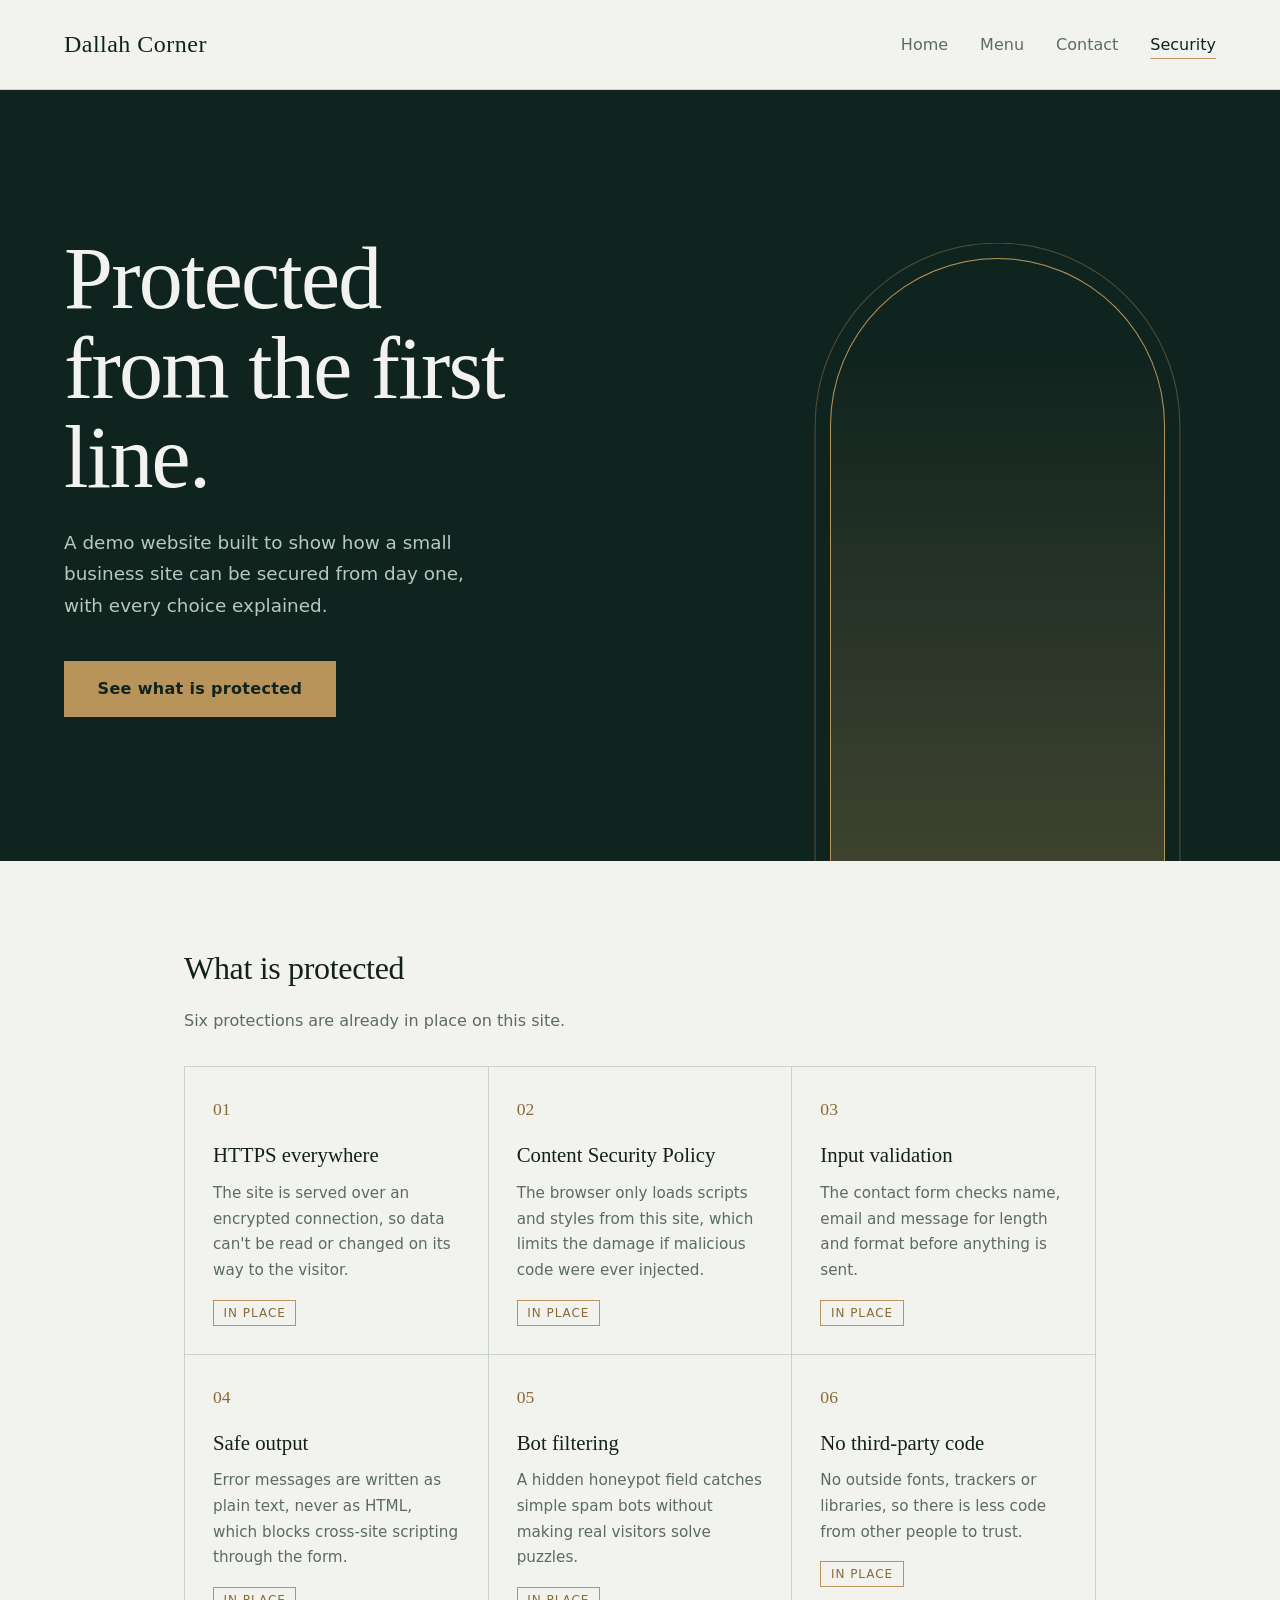
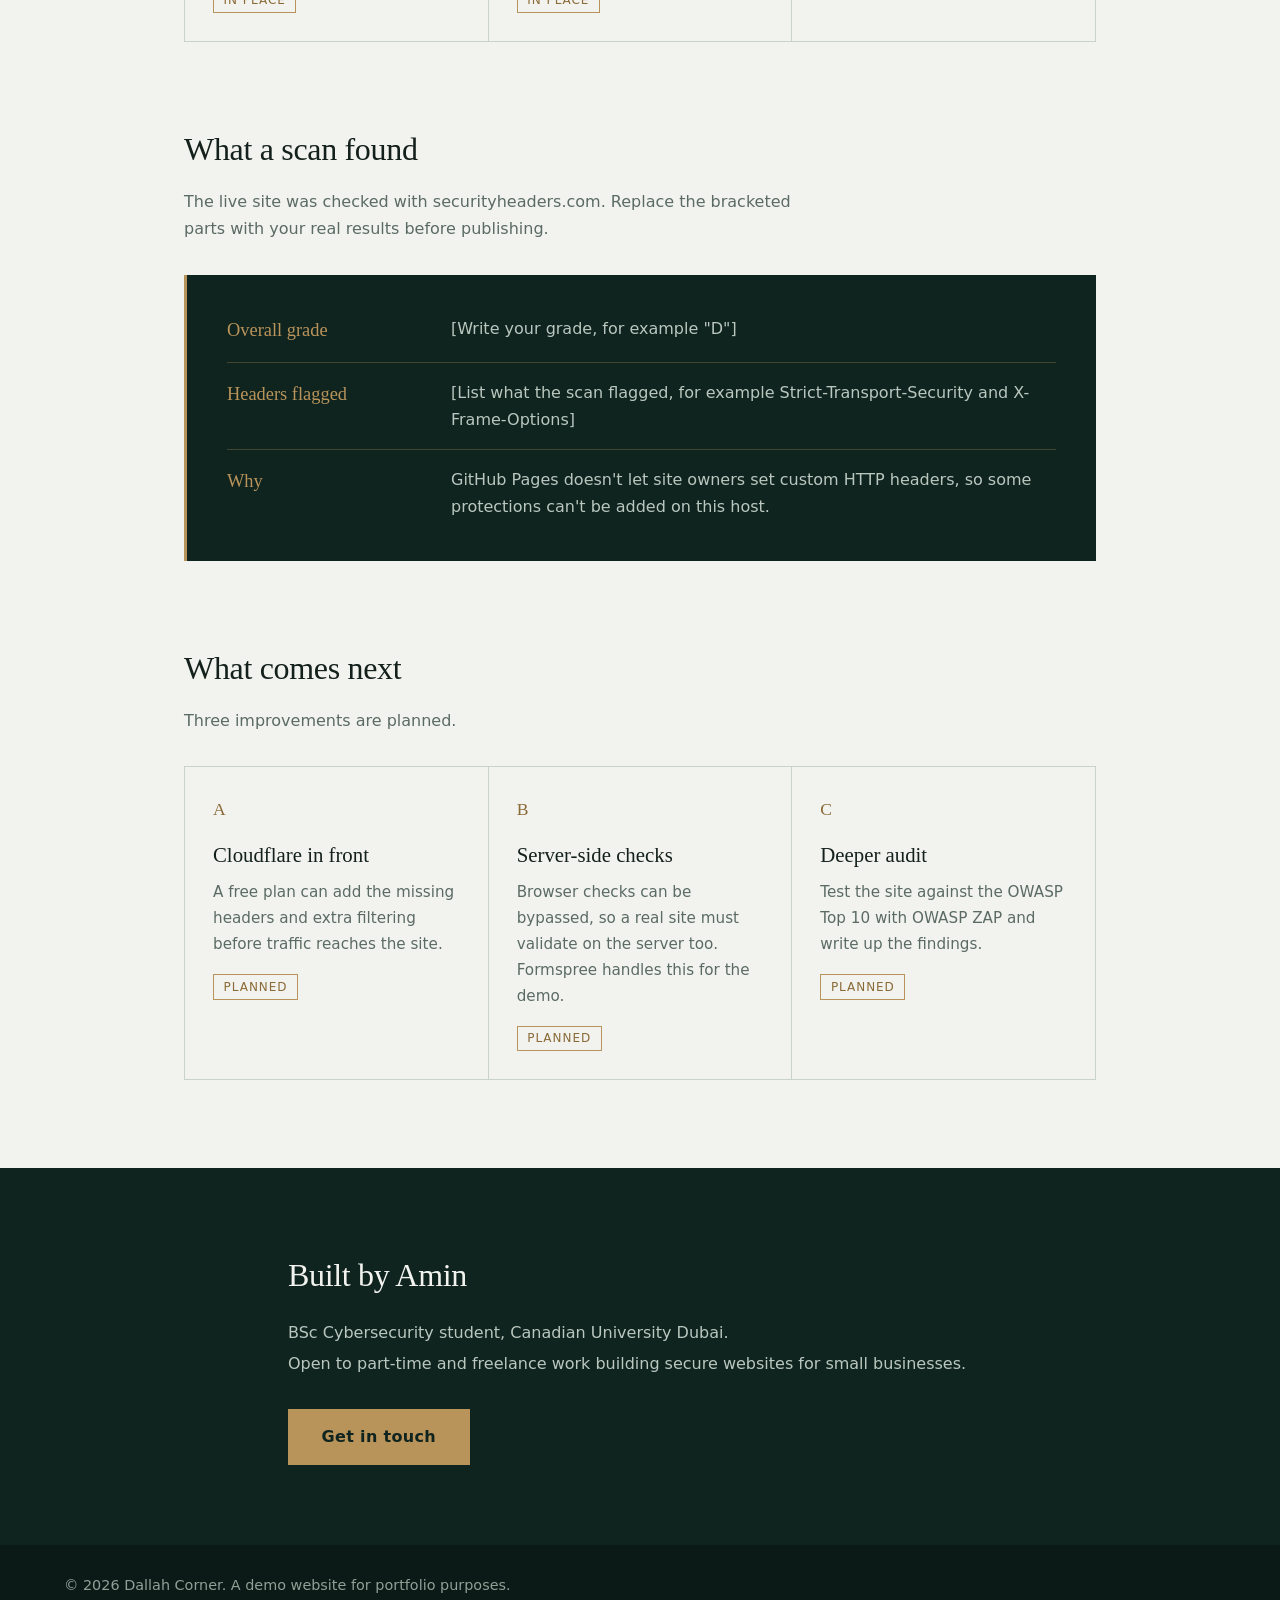
==== security.html @ e8ff5b4c "Add Pages" ====
<!DOCTYPE html>
<html lang="en">
<head>
  <meta charset="UTF-8">
  <meta name="viewport" content="width=device-width, initial-scale=1">
  <meta http-equiv="Content-Security-Policy" content="default-src 'self'; script-src 'self'; style-src 'self'; img-src 'self' data:; form-action https://formspree.io; base-uri 'self'">
  <title>Security | Dallah Corner</title>
  <meta name="description" content="How this demo website is protected, what a security scan found, and what comes next.">
  <link rel="stylesheet" href="style.css">
</head>
<body>

  <header class="site-header">
    <a class="logo" href="index.html">Dallah Corner</a>
    <nav aria-label="Main">
      <a href="index.html">Home</a>
      <a href="menu.html">Menu</a>
      <a href="contact.html">Contact</a>
      <a href="security.html" aria-current="page">Security</a>
    </nav>
  </header>

  <main>
    <section class="hero hero-short">
      <h1>Protected from the first line.</h1>
      <p>A demo website built to show how a small business site can be secured from day one, with every choice explained.</p>
      <a class="button" href="#protected">See what is protected</a>
    </section>

    <section class="section" id="protected" aria-labelledby="done">
      <h2 id="done">What is protected</h2>
      <p>Six protections are already in place on this site.</p>
      <ul class="grid">
        <li>
          <span class="num">01</span>
          <h3>HTTPS everywhere</h3>
          <p>The site is served over an encrypted connection, so data can't be read or changed on its way to the visitor.</p>
          <span class="status">In place</span>
        </li>
        <li>
          <span class="num">02</span>
          <h3>Content Security Policy</h3>
          <p>The browser only loads scripts and styles from this site, which limits the damage if malicious code were ever injected.</p>
          <span class="status">In place</span>
        </li>
        <li>
          <span class="num">03</span>
          <h3>Input validation</h3>
          <p>The contact form checks name, email and message for length and format before anything is sent.</p>
          <span class="status">In place</span>
        </li>
        <li>
          <span class="num">04</span>
          <h3>Safe output</h3>
          <p>Error messages are written as plain text, never as HTML, which blocks cross-site scripting through the form.</p>
          <span class="status">In place</span>
        </li>
        <li>
          <span class="num">05</span>
          <h3>Bot filtering</h3>
          <p>A hidden honeypot field catches simple spam bots without making real visitors solve puzzles.</p>
          <span class="status">In place</span>
        </li>
        <li>
          <span class="num">06</span>
          <h3>No third-party code</h3>
          <p>No outside fonts, trackers or libraries, so there is less code from other people to trust.</p>
          <span class="status">In place</span>
        </li>
      </ul>
    </section>

    <section class="section" aria-labelledby="found">
      <h2 id="found">What a scan found</h2>
      <p>The live site was checked with securityheaders.com. Replace the bracketed parts with your real results before publishing.</p>
      <dl class="scan">
        <div>
          <dt>Overall grade</dt>
          <dd>[Write your grade, for example "D"]</dd>
        </div>
        <div>
          <dt>Headers flagged</dt>
          <dd>[List what the scan flagged, for example Strict-Transport-Security and X-Frame-Options]</dd>
        </div>
        <div>
          <dt>Why</dt>
          <dd>GitHub Pages doesn't let site owners set custom HTTP headers, so some protections can't be added on this host.</dd>
        </div>
      </dl>
    </section>

    <section class="section" aria-labelledby="next">
      <h2 id="next">What comes next</h2>
      <p>Three improvements are planned.</p>
      <ul class="grid">
        <li>
          <span class="num">A</span>
          <h3>Cloudflare in front</h3>
          <p>A free plan can add the missing headers and extra filtering before traffic reaches the site.</p>
          <span class="status">Planned</span>
        </li>
        <li>
          <span class="num">B</span>
          <h3>Server-side checks</h3>
          <p>Browser checks can be bypassed, so a real site must validate on the server too. Formspree handles this for the demo.</p>
          <span class="status">Planned</span>
        </li>
        <li>
          <span class="num">C</span>
          <h3>Deeper audit</h3>
          <p>Test the site against the OWASP Top 10 with OWASP ZAP and write up the findings.</p>
          <span class="status">Planned</span>
        </li>
      </ul>
    </section>

    <section class="visit">
      <h2>Built by Amin</h2>
      <p>BSc Cybersecurity student, Canadian University Dubai.</p>
      <p>Open to part-time and freelance work building secure websites for small businesses.</p>
      <a class="button" href="contact.html">Get in touch</a>
    </section>
  </main>

  <footer>
    <p>&copy; 2026 Dallah Corner. A demo website for portfolio purposes.</p>
  </footer>

</body>
</html>
---- style.css ----
:root {
  --pine: #10241f;
  --pine-deep: #0b1a16;
  --stone: #f2f3ef;
  --sage: #c9d3cb;
  --brass: #b8935a;
  --brass-dark: #8a6a36;
  --ink: #14201c;
  --muted: #5b6b64;
  --soft: #b9c7bf;
  --serif: "Iowan Old Style", "Palatino Linotype", Palatino, "Book Antiqua", Georgia, serif;
  --sans: system-ui, -apple-system, "Segoe UI", Arial, sans-serif;
  --gutter: clamp(1.25rem, 5vw, 4rem);
}

* { box-sizing: border-box; }

body {
  margin: 0;
  font-family: var(--sans);
  color: var(--ink);
  background: var(--stone);
  line-height: 1.7;
}

::selection { background: var(--brass); color: var(--pine); }

h1, h2, .logo { font-family: var(--serif); font-weight: 400; }

a:focus-visible {
  outline: 2px solid var(--brass);
  outline-offset: 4px;
}

/* Header */
.site-header {
  display: flex;
  justify-content: space-between;
  align-items: center;
  flex-wrap: wrap;
  gap: 0.75rem 2rem;
  padding: 1.5rem var(--gutter);
  border-bottom: 1px solid var(--sage);
}
.logo {
  color: var(--pine);
  font-size: 1.5rem;
  letter-spacing: 0.02em;
  text-decoration: none;
}
nav { display: flex; gap: 2rem; }
nav a {
  color: var(--muted);
  text-decoration: none;
  transition: color 0.2s;
}
nav a:hover,
nav a[aria-current="page"] {
  color: var(--pine);
  text-decoration: underline;
  text-decoration-color: var(--brass);
  text-decoration-thickness: 1px;
  text-underline-offset: 8px;
}

/* Hero */
.hero {
  position: relative;
  overflow: hidden;
  min-height: 34rem;
  padding: clamp(4rem, 12vw, 9rem) var(--gutter);
  background: var(--pine);
  color: var(--stone);
}
.hero > * { position: relative; z-index: 1; }
.hero h1 {
  max-width: 11ch;
  margin: 0 0 1.5rem;
  font-size: clamp(2.75rem, 7vw, 5.5rem);
  line-height: 1.02;
  letter-spacing: -0.02em;
}
.hero p {
  max-width: 38ch;
  margin: 0 0 2.5rem;
  font-size: 1.15rem;
  color: var(--soft);
}

/* The one memorable element: an arched window */
.hero::after {
  content: "";
  position: absolute;
  right: clamp(1.25rem, 9vw, 9rem);
  bottom: 0;
  width: clamp(10rem, 26vw, 22rem);
  height: 78%;
  border: 1px solid var(--brass);
  border-bottom: 0;
  border-radius: 999px 999px 0 0;
  background: linear-gradient(to top, rgba(184, 147, 90, 0.28), transparent 85%);
  box-shadow: 0 0 0 0.9rem var(--pine), 0 0 0 calc(0.9rem + 1px) rgba(184, 147, 90, 0.4);
  animation: rise 1.2s ease-out both;
}
@keyframes rise {
  from { transform: translateY(2.5rem); opacity: 0; }
  to { transform: none; opacity: 1; }
}
@media (max-width: 700px) {
  .hero::after { width: 9rem; right: 1rem; opacity: 0.35; }
}
@media (prefers-reduced-motion: reduce) {
  .hero::after { animation: none; }
}

/* Button */
.button {
  display: inline-block;
  padding: 0.9rem 2.1rem;
  background: var(--brass);
  color: var(--pine);
  font-weight: 600;
  letter-spacing: 0.02em;
  text-decoration: none;
  transition: background 0.2s;
}
.button:hover { background: #cba76f; }

/* Menu sections */
.menu-preview {
  max-width: 44rem;
  margin: 0 auto;
  padding: clamp(3rem, 8vw, 5.5rem) 1.5rem 0;
}
.menu-preview:last-of-type { padding-bottom: clamp(3rem, 8vw, 5.5rem); }
.menu-preview h1 {
  margin: 0 0 1rem;
  font-size: clamp(2.5rem, 6vw, 4rem);
  line-height: 1.1;
  letter-spacing: -0.02em;
}
.menu-preview h2 {
  margin: 0 0 1rem;
  font-size: 2rem;
  letter-spacing: -0.01em;
}
.menu-preview p { margin: 0; color: var(--muted); }
.menu-preview ul { margin: 0; padding: 0; list-style: none; }
.menu-preview li {
  display: flex;
  justify-content: space-between;
  align-items: baseline;
  gap: 1.5rem;
  padding: 1.1rem 0;
  border-bottom: 1px solid var(--sage);
}
.menu-preview li span:first-child {
  font-family: var(--serif);
  font-size: 1.25rem;
}
.menu-preview li small {
  font-family: var(--sans);
  font-size: 0.9rem;
  color: var(--muted);
}
.menu-preview li span:last-child {
  font-family: var(--serif);
  font-size: 1.15rem;
  color: var(--brass-dark);
  font-variant-numeric: tabular-nums;
}

/* Visit band */
.visit {
  margin-top: clamp(3rem, 8vw, 5.5rem);
  padding: clamp(3rem, 8vw, 5rem) max(1.5rem, calc((100% - 44rem) / 2));
  background: var(--pine);
  color: var(--stone);
}
.visit h2 { margin: 0 0 1rem; font-size: 2rem; letter-spacing: -0.01em; }
.visit p { margin: 0 0 0.25rem; color: var(--soft); }
.visit .button { margin-top: 1.75rem; }

/* Footer */
footer {
  padding: 1.75rem var(--gutter);
  background: var(--pine-deep);
  color: #8fa097;
  font-size: 0.9rem;
}
footer p { margin: 0; }

/* Contact form */
.contact-form { margin-top: 2.5rem; }
.field { margin-bottom: 1.5rem; }
.field label {
  display: block;
  margin-bottom: 0.4rem;
  font-family: var(--serif);
  font-size: 1.1rem;
}
.field input,
.field textarea {
  width: 100%;
  padding: 0.85rem 1rem;
  border: 1px solid var(--sage);
  border-radius: 0;
  background: #fff;
  color: var(--ink);
  font: inherit;
}
.field input:focus,
.field textarea:focus {
  outline: 2px solid var(--brass);
  outline-offset: 2px;
}
.field [aria-invalid="true"] { border-color: #9b2c2c; }
.hint { margin: 0.25rem 0 0; font-size: 0.85rem; color: var(--muted); }
.error { margin: 0.35rem 0 0; font-size: 0.9rem; color: #9b2c2c; }
.error:empty { display: none; }
.form-status { margin: 1rem 0 0; color: var(--brass-dark); }
.honey {
  position: absolute;
  left: -9999px;
  width: 1px;
  height: 1px;
  overflow: hidden;
}
button.button { border: 0; cursor: pointer; font: inherit; font-weight: 600; }

/* Security page */
.hero-short { min-height: 28rem; }

.section {
  max-width: 60rem;
  margin: 0 auto;
  padding: clamp(3rem, 8vw, 5rem) 1.5rem 0;
}
.section h2 {
  margin: 0 0 0.75rem;
  font-size: 2rem;
  letter-spacing: -0.01em;
}
.section > p {
  margin: 0 0 2rem;
  max-width: 40rem;
  color: var(--muted);
}

.grid {
  display: grid;
  grid-template-columns: repeat(auto-fit, minmax(16rem, 1fr));
  gap: 1px;
  margin: 0;
  padding: 0;
  list-style: none;
  background: var(--sage);
  border: 1px solid var(--sage);
}
.grid li {
  padding: 1.75rem;
  background: var(--stone);
}
.grid .num {
  display: block;
  margin-bottom: 0.75rem;
  font-family: var(--serif);
  font-size: 1.1rem;
  color: var(--brass-dark);
}
.grid h3 {
  margin: 0 0 0.5rem;
  font-family: var(--serif);
  font-size: 1.3rem;
  font-weight: 400;
}
.grid p {
  margin: 0;
  font-size: 0.95rem;
  color: var(--muted);
}
.status {
  display: inline-block;
  margin-top: 1rem;
  padding: 0.1rem 0.6rem;
  border: 1px solid var(--brass);
  font-size: 0.75rem;
  letter-spacing: 0.08em;
  text-transform: uppercase;
  color: var(--brass-dark);
}

.scan {
  margin: 0;
  padding: clamp(1.5rem, 4vw, 2.5rem);
  background: var(--pine);
  color: var(--stone);
  border-left: 3px solid var(--brass);
}
.scan div {
  display: grid;
  grid-template-columns: minmax(8rem, 12rem) 1fr;
  gap: 0.5rem 2rem;
  padding: 1rem 0;
  border-bottom: 1px solid rgba(184, 147, 90, 0.3);
}
.scan div:first-child { padding-top: 0; }
.scan div:last-child { padding-bottom: 0; border-bottom: 0; }
.scan dt {
  font-family: var(--serif);
  font-size: 1.15rem;
  color: var(--brass);
}
.scan dd { margin: 0; color: var(--soft); }
@media (max-width: 600px) {
  .scan div { grid-template-columns: 1fr; }
}
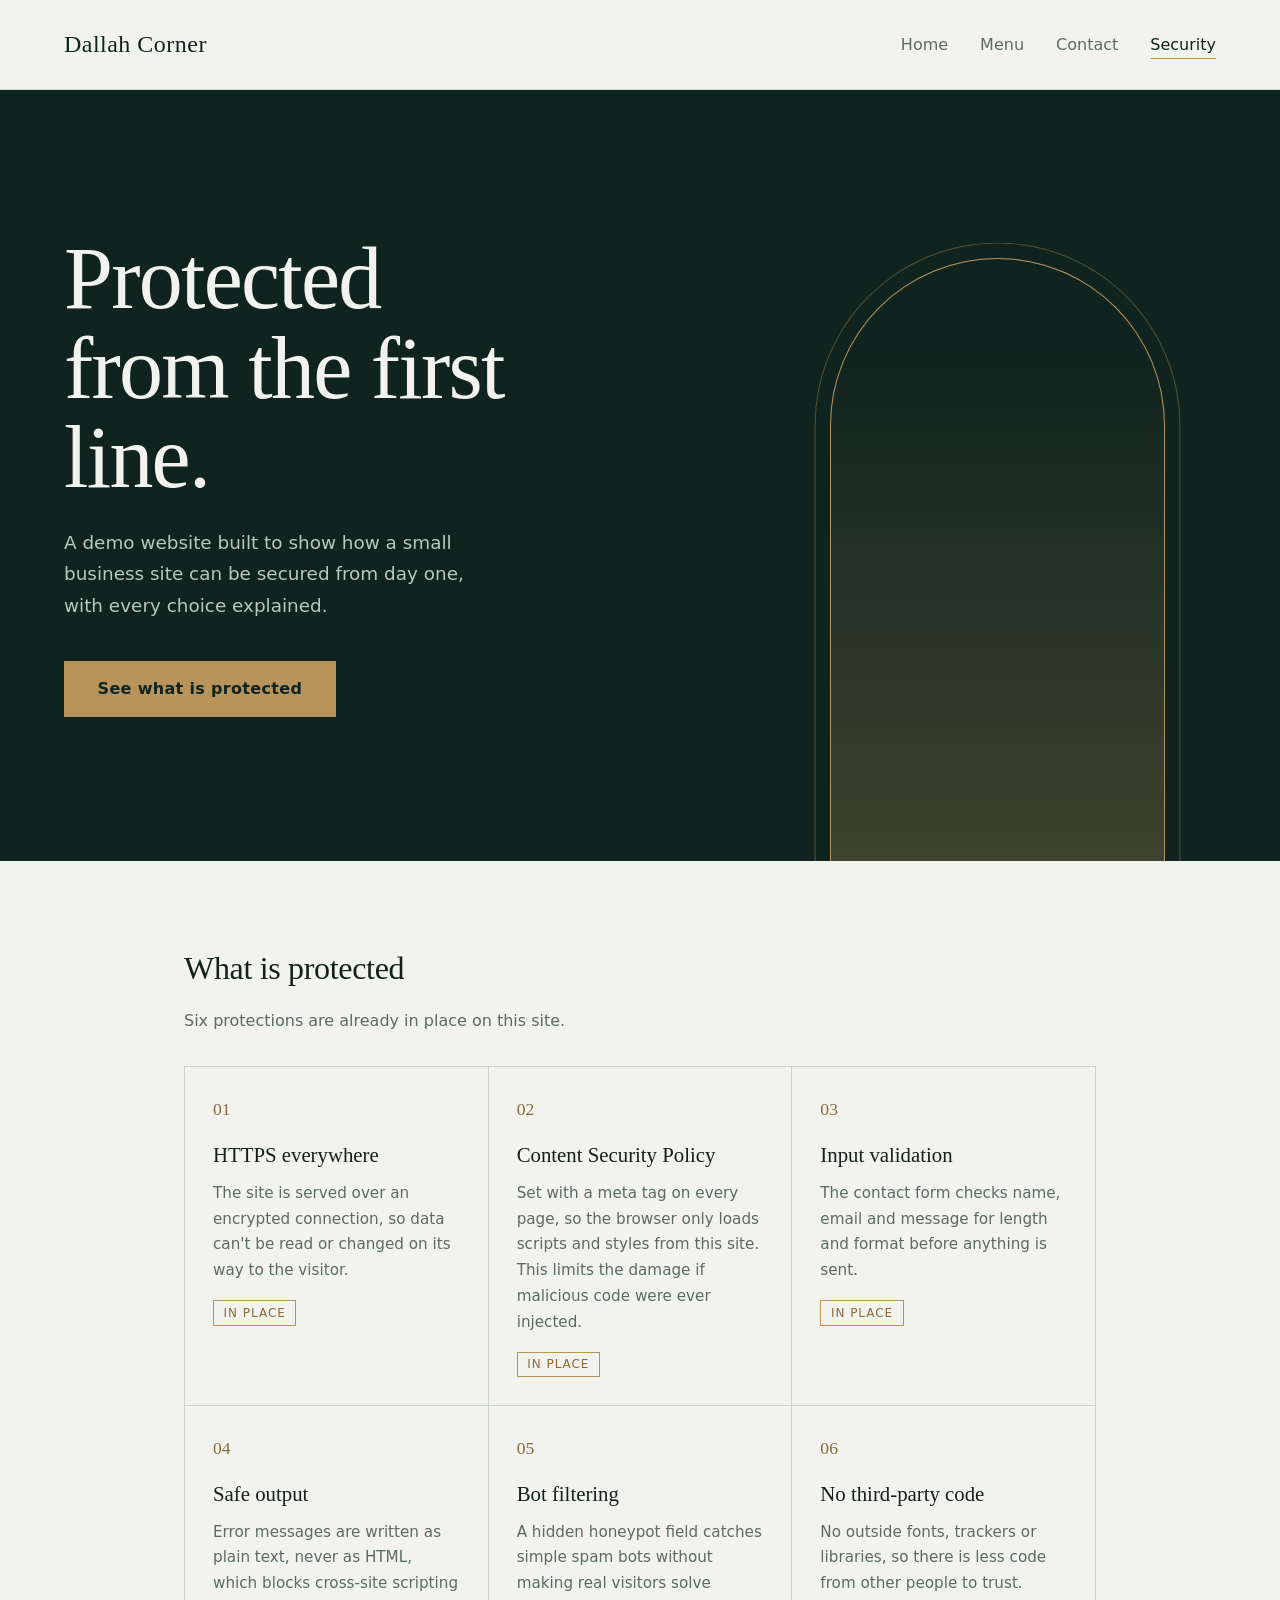
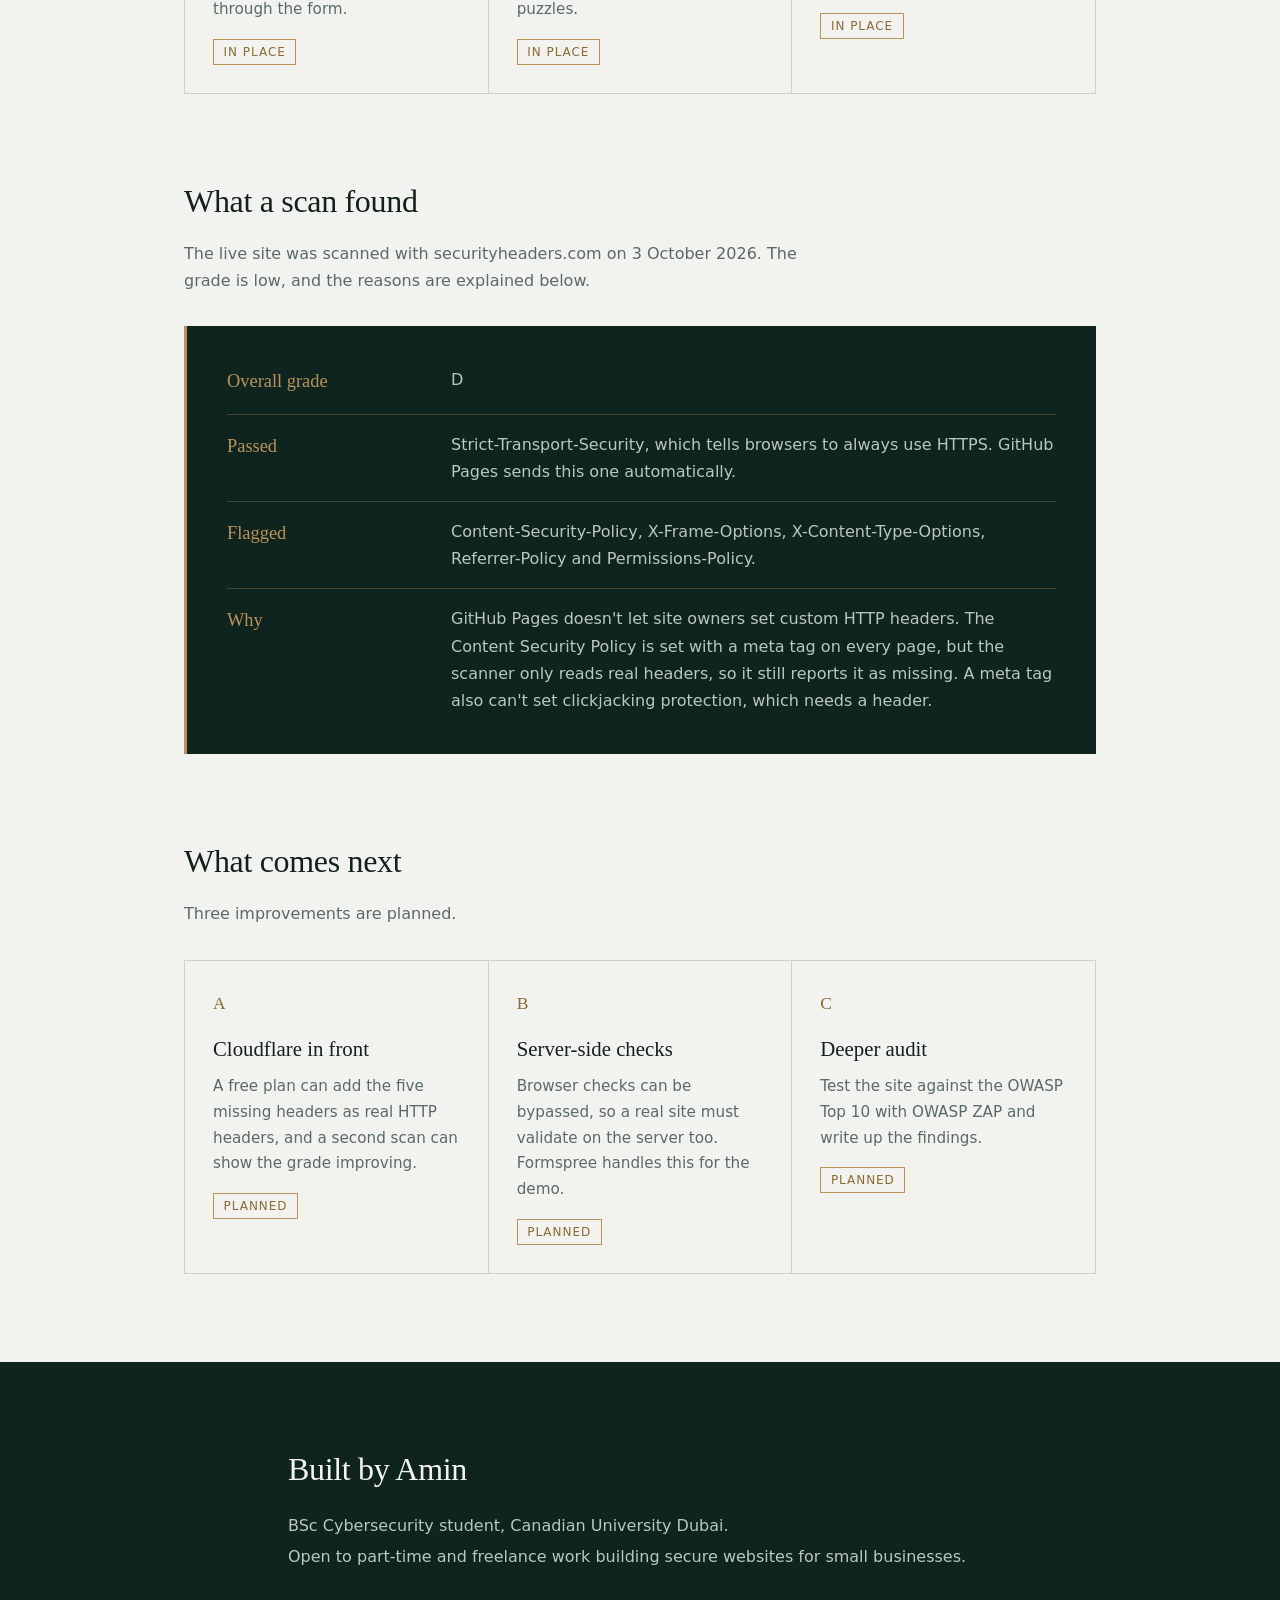
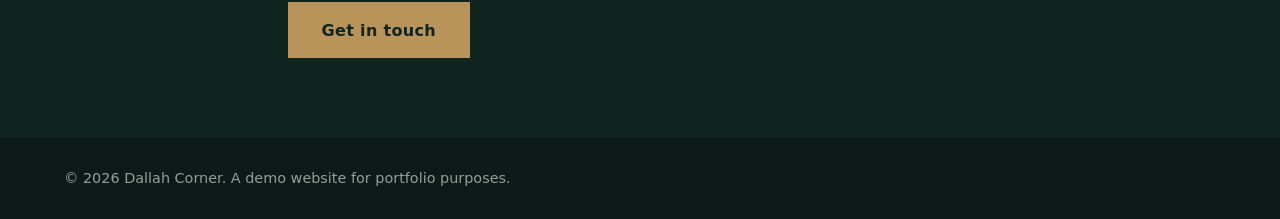
==== commit c6c30b4c: "Add scan result" ====
--- a/security.html
+++ b/security.html
@@ -40,7 +40,7 @@
         <li>
           <span class="num">02</span>
           <h3>Content Security Policy</h3>
-          <p>The browser only loads scripts and styles from this site, which limits the damage if malicious code were ever injected.</p>
+          <p>Set with a meta tag on every page, so the browser only loads scripts and styles from this site. This limits the damage if malicious code were ever injected.</p>
           <span class="status">In place</span>
         </li>
         <li>
@@ -72,19 +72,23 @@
 
     <section class="section" aria-labelledby="found">
       <h2 id="found">What a scan found</h2>
-      <p>The live site was checked with securityheaders.com. Replace the bracketed parts with your real results before publishing.</p>
+      <p>The live site was scanned with securityheaders.com on 3 October 2026. The grade is low, and the reasons are explained below.</p>
       <dl class="scan">
         <div>
           <dt>Overall grade</dt>
-          <dd>[Write your grade, for example "D"]</dd>
+          <dd>D</dd>
         </div>
         <div>
-          <dt>Headers flagged</dt>
-          <dd>[List what the scan flagged, for example Strict-Transport-Security and X-Frame-Options]</dd>
+          <dt>Passed</dt>
+          <dd>Strict-Transport-Security, which tells browsers to always use HTTPS. GitHub Pages sends this one automatically.</dd>
+        </div>
+        <div>
+          <dt>Flagged</dt>
+          <dd>Content-Security-Policy, X-Frame-Options, X-Content-Type-Options, Referrer-Policy and Permissions-Policy.</dd>
         </div>
         <div>
           <dt>Why</dt>
-          <dd>GitHub Pages doesn't let site owners set custom HTTP headers, so some protections can't be added on this host.</dd>
+          <dd>GitHub Pages doesn't let site owners set custom HTTP headers. The Content Security Policy is set with a meta tag on every page, but the scanner only reads real headers, so it still reports it as missing. A meta tag also can't set clickjacking protection, which needs a header.</dd>
         </div>
       </dl>
     </section>
@@ -96,7 +100,7 @@
         <li>
           <span class="num">A</span>
           <h3>Cloudflare in front</h3>
-          <p>A free plan can add the missing headers and extra filtering before traffic reaches the site.</p>
+          <p>A free plan can add the five missing headers as real HTTP headers, and a second scan can show the grade improving.</p>
           <span class="status">Planned</span>
         </li>
         <li>
